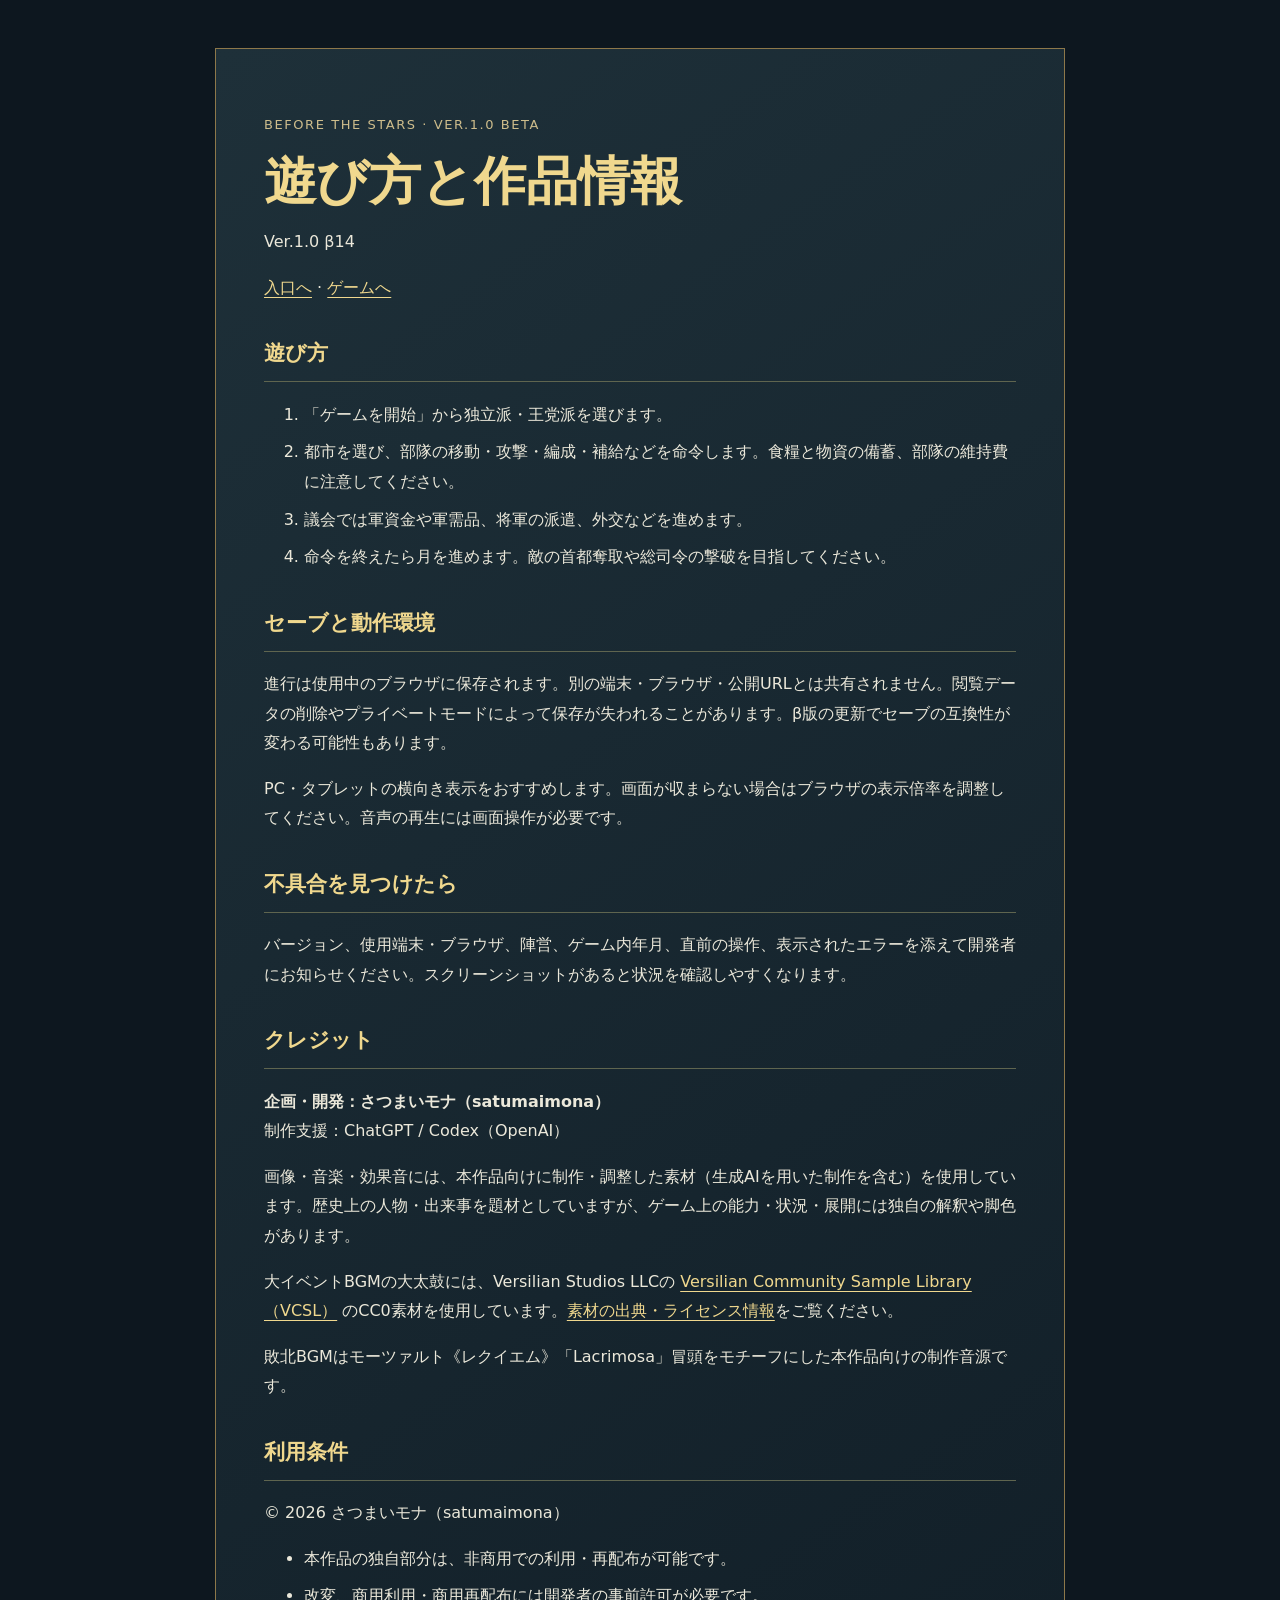
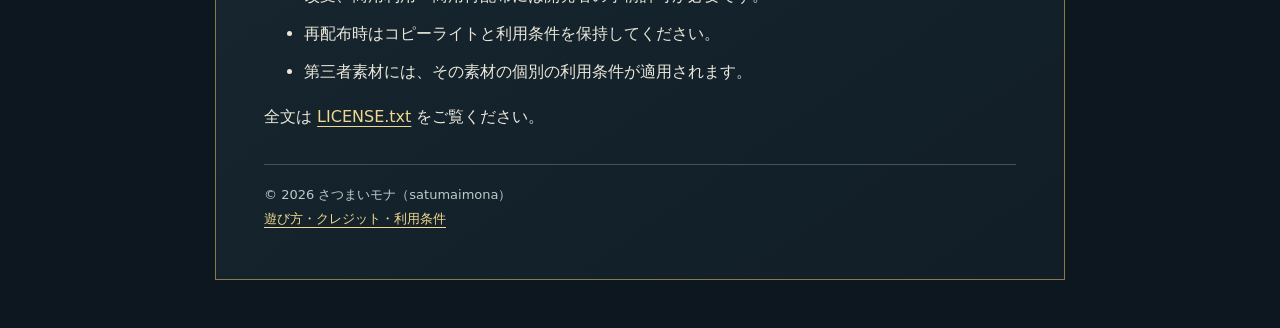
==== about.html @ e5311f4d "Publish beta14 labels, changelog, and validation report" ====
<!doctype html>
<html lang="ja"><head><meta charset="utf-8"><meta name="viewport" content="width=device-width,initial-scale=1"><meta name="theme-color" content="#0d171f"><title>遊び方・クレジット・利用条件 — BEFORE THE STARS</title><style>:root{color-scheme:dark;font-family:"Yu Gothic",Meiryo,system-ui,sans-serif}*{box-sizing:border-box}body{margin:0;background:#0d171f;color:#ebe8da;line-height:1.85}main{width:min(850px,calc(100% - 32px));margin:48px auto;padding:clamp(22px,5vw,48px);border:1px solid #8d784a;background:linear-gradient(145deg,#1e3039,#111e27)}h1{font-family:Georgia,serif;line-height:1.12;font-size:clamp(30px,7vw,52px);color:#f0d88e;margin:0 0 16px}h2{font-size:21px;color:#f0d88e;border-bottom:1px solid #5f654f;padding-bottom:8px;margin-top:32px}.eyebrow{letter-spacing:.12em;font-size:13px;color:#cebd8c}p{margin:16px 0}a{color:#f0d88e;text-underline-offset:4px}a:focus-visible{outline:3px solid #a9d7ef;outline-offset:4px}.actions{display:flex;flex-wrap:wrap;gap:12px;margin:28px 0}.button{display:inline-block;padding:12px 24px;border:1px solid #bfa269;text-decoration:none;background:#294653;color:#fff8dd;font-weight:700}.button:hover{background:#365a68}.muted,footer{color:#bdc9c9;font-size:13px}footer{border-top:1px solid #46534f;padding-top:18px;margin-top:32px}li{margin:8px 0}@media(max-width:600px){main{margin:16px auto}.actions a{width:100%;text-align:center}}</style></head><body><main><p class="eyebrow">BEFORE THE STARS · VER.1.0 BETA</p><h1>遊び方と作品情報</h1><p>Ver.1.0 β14</p><p><a href="index.html">入口へ</a> · <a href="runtime/game.html">ゲームへ</a></p>
<h2>遊び方</h2><ol><li>「ゲームを開始」から独立派・王党派を選びます。</li><li>都市を選び、部隊の移動・攻撃・編成・補給などを命令します。食糧と物資の備蓄、部隊の維持費に注意してください。</li><li>議会では軍資金や軍需品、将軍の派遣、外交などを進めます。</li><li>命令を終えたら月を進めます。敵の首都奪取や総司令の撃破を目指してください。</li></ol>
<h2>セーブと動作環境</h2><p>進行は使用中のブラウザに保存されます。別の端末・ブラウザ・公開URLとは共有されません。閲覧データの削除やプライベートモードによって保存が失われることがあります。β版の更新でセーブの互換性が変わる可能性もあります。</p><p>PC・タブレットの横向き表示をおすすめします。画面が収まらない場合はブラウザの表示倍率を調整してください。音声の再生には画面操作が必要です。</p>
<h2>不具合を見つけたら</h2><p>バージョン、使用端末・ブラウザ、陣営、ゲーム内年月、直前の操作、表示されたエラーを添えて開発者にお知らせください。スクリーンショットがあると状況を確認しやすくなります。</p>
<h2>クレジット</h2><p><strong>企画・開発：さつまいモナ（satumaimona）</strong><br>制作支援：ChatGPT / Codex（OpenAI）</p><p>画像・音楽・効果音には、本作品向けに制作・調整した素材（生成AIを用いた制作を含む）を使用しています。歴史上の人物・出来事を題材としていますが、ゲーム上の能力・状況・展開には独自の解釈や脚色があります。</p><p>大イベントBGMの大太鼓には、Versilian Studios LLCの <a href="https://versilian-studios.com/vcsl/" rel="noopener" target="_blank">Versilian Community Sample Library（VCSL）</a> のCC0素材を使用しています。<a href="licenses/VCSL_CC0.txt">素材の出典・ライセンス情報</a>をご覧ください。</p><p>敗北BGMはモーツァルト《レクイエム》「Lacrimosa」冒頭をモチーフにした本作品向けの制作音源です。</p>
<h2>利用条件</h2><p>© 2026 さつまいモナ（satumaimona）</p><ul><li>本作品の独自部分は、非商用での利用・再配布が可能です。</li><li>改変、商用利用・商用再配布には開発者の事前許可が必要です。</li><li>再配布時はコピーライトと利用条件を保持してください。</li><li>第三者素材には、その素材の個別の利用条件が適用されます。</li></ul><p>全文は <a href="LICENSE.txt">LICENSE.txt</a> をご覧ください。</p><footer>© 2026 さつまいモナ（satumaimona）<br><a href="about.html">遊び方・クレジット・利用条件</a></footer></main></body></html>
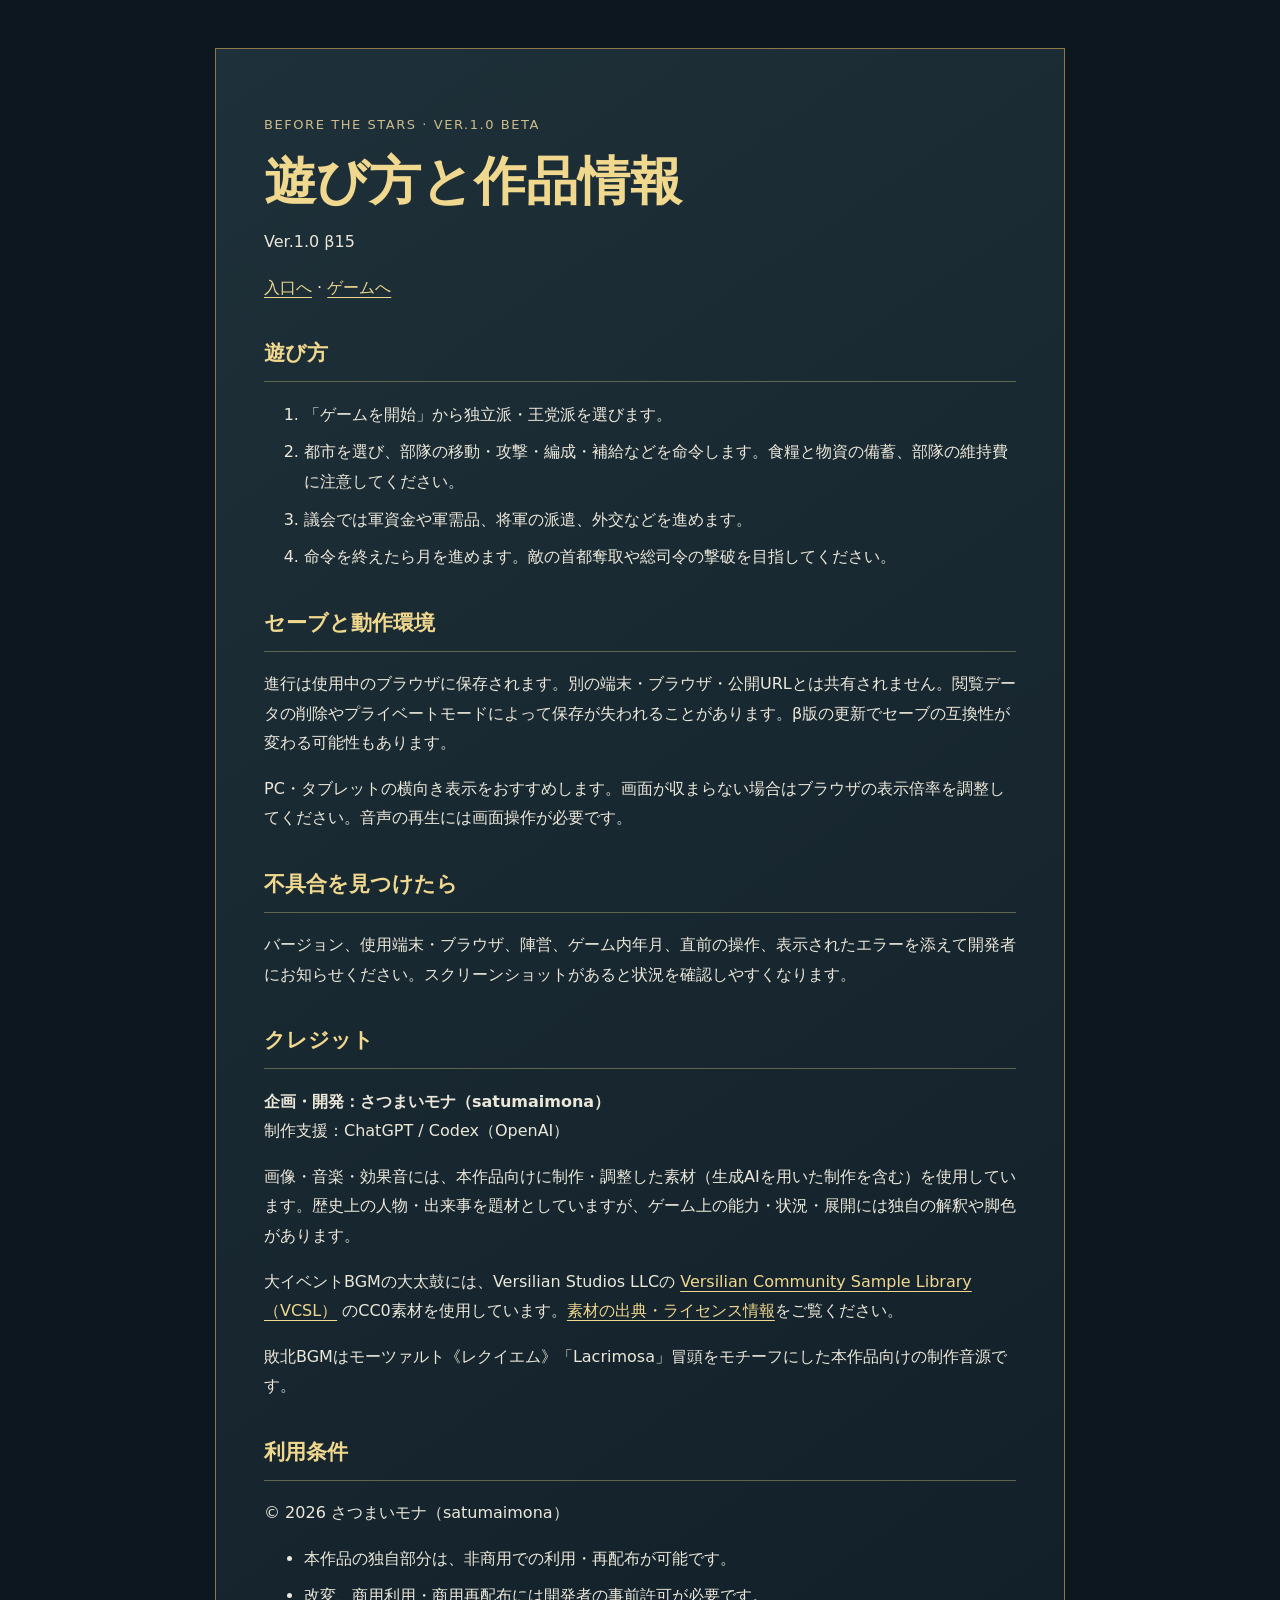
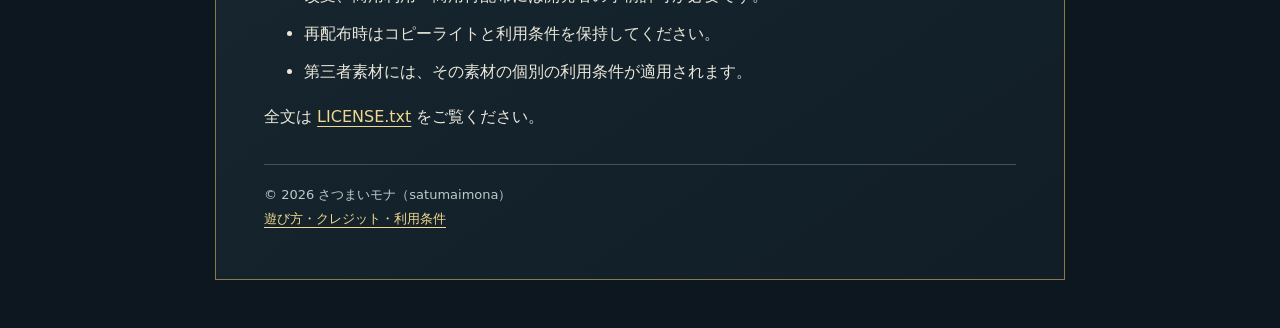
==== commit 4838fafc: "Prepare beta15 political reference release and history" ====
--- a/about.html
+++ b/about.html
@@ -1,5 +1,5 @@
 <!doctype html>
-<html lang="ja"><head><meta charset="utf-8"><meta name="viewport" content="width=device-width,initial-scale=1"><meta name="theme-color" content="#0d171f"><title>遊び方・クレジット・利用条件 — BEFORE THE STARS</title><style>:root{color-scheme:dark;font-family:"Yu Gothic",Meiryo,system-ui,sans-serif}*{box-sizing:border-box}body{margin:0;background:#0d171f;color:#ebe8da;line-height:1.85}main{width:min(850px,calc(100% - 32px));margin:48px auto;padding:clamp(22px,5vw,48px);border:1px solid #8d784a;background:linear-gradient(145deg,#1e3039,#111e27)}h1{font-family:Georgia,serif;line-height:1.12;font-size:clamp(30px,7vw,52px);color:#f0d88e;margin:0 0 16px}h2{font-size:21px;color:#f0d88e;border-bottom:1px solid #5f654f;padding-bottom:8px;margin-top:32px}.eyebrow{letter-spacing:.12em;font-size:13px;color:#cebd8c}p{margin:16px 0}a{color:#f0d88e;text-underline-offset:4px}a:focus-visible{outline:3px solid #a9d7ef;outline-offset:4px}.actions{display:flex;flex-wrap:wrap;gap:12px;margin:28px 0}.button{display:inline-block;padding:12px 24px;border:1px solid #bfa269;text-decoration:none;background:#294653;color:#fff8dd;font-weight:700}.button:hover{background:#365a68}.muted,footer{color:#bdc9c9;font-size:13px}footer{border-top:1px solid #46534f;padding-top:18px;margin-top:32px}li{margin:8px 0}@media(max-width:600px){main{margin:16px auto}.actions a{width:100%;text-align:center}}</style></head><body><main><p class="eyebrow">BEFORE THE STARS · VER.1.0 BETA</p><h1>遊び方と作品情報</h1><p>Ver.1.0 β14</p><p><a href="index.html">入口へ</a> · <a href="runtime/game.html">ゲームへ</a></p>
+<html lang="ja"><head><meta charset="utf-8"><meta name="viewport" content="width=device-width,initial-scale=1"><meta name="theme-color" content="#0d171f"><title>遊び方・クレジット・利用条件 — BEFORE THE STARS</title><style>:root{color-scheme:dark;font-family:"Yu Gothic",Meiryo,system-ui,sans-serif}*{box-sizing:border-box}body{margin:0;background:#0d171f;color:#ebe8da;line-height:1.85}main{width:min(850px,calc(100% - 32px));margin:48px auto;padding:clamp(22px,5vw,48px);border:1px solid #8d784a;background:linear-gradient(145deg,#1e3039,#111e27)}h1{font-family:Georgia,serif;line-height:1.12;font-size:clamp(30px,7vw,52px);color:#f0d88e;margin:0 0 16px}h2{font-size:21px;color:#f0d88e;border-bottom:1px solid #5f654f;padding-bottom:8px;margin-top:32px}.eyebrow{letter-spacing:.12em;font-size:13px;color:#cebd8c}p{margin:16px 0}a{color:#f0d88e;text-underline-offset:4px}a:focus-visible{outline:3px solid #a9d7ef;outline-offset:4px}.actions{display:flex;flex-wrap:wrap;gap:12px;margin:28px 0}.button{display:inline-block;padding:12px 24px;border:1px solid #bfa269;text-decoration:none;background:#294653;color:#fff8dd;font-weight:700}.button:hover{background:#365a68}.muted,footer{color:#bdc9c9;font-size:13px}footer{border-top:1px solid #46534f;padding-top:18px;margin-top:32px}li{margin:8px 0}@media(max-width:600px){main{margin:16px auto}.actions a{width:100%;text-align:center}}</style></head><body><main><p class="eyebrow">BEFORE THE STARS · VER.1.0 BETA</p><h1>遊び方と作品情報</h1><p>Ver.1.0 β15</p><p><a href="index.html">入口へ</a> · <a href="runtime/game.html">ゲームへ</a></p>
 <h2>遊び方</h2><ol><li>「ゲームを開始」から独立派・王党派を選びます。</li><li>都市を選び、部隊の移動・攻撃・編成・補給などを命令します。食糧と物資の備蓄、部隊の維持費に注意してください。</li><li>議会では軍資金や軍需品、将軍の派遣、外交などを進めます。</li><li>命令を終えたら月を進めます。敵の首都奪取や総司令の撃破を目指してください。</li></ol>
 <h2>セーブと動作環境</h2><p>進行は使用中のブラウザに保存されます。別の端末・ブラウザ・公開URLとは共有されません。閲覧データの削除やプライベートモードによって保存が失われることがあります。β版の更新でセーブの互換性が変わる可能性もあります。</p><p>PC・タブレットの横向き表示をおすすめします。画面が収まらない場合はブラウザの表示倍率を調整してください。音声の再生には画面操作が必要です。</p>
 <h2>不具合を見つけたら</h2><p>バージョン、使用端末・ブラウザ、陣営、ゲーム内年月、直前の操作、表示されたエラーを添えて開発者にお知らせください。スクリーンショットがあると状況を確認しやすくなります。</p>
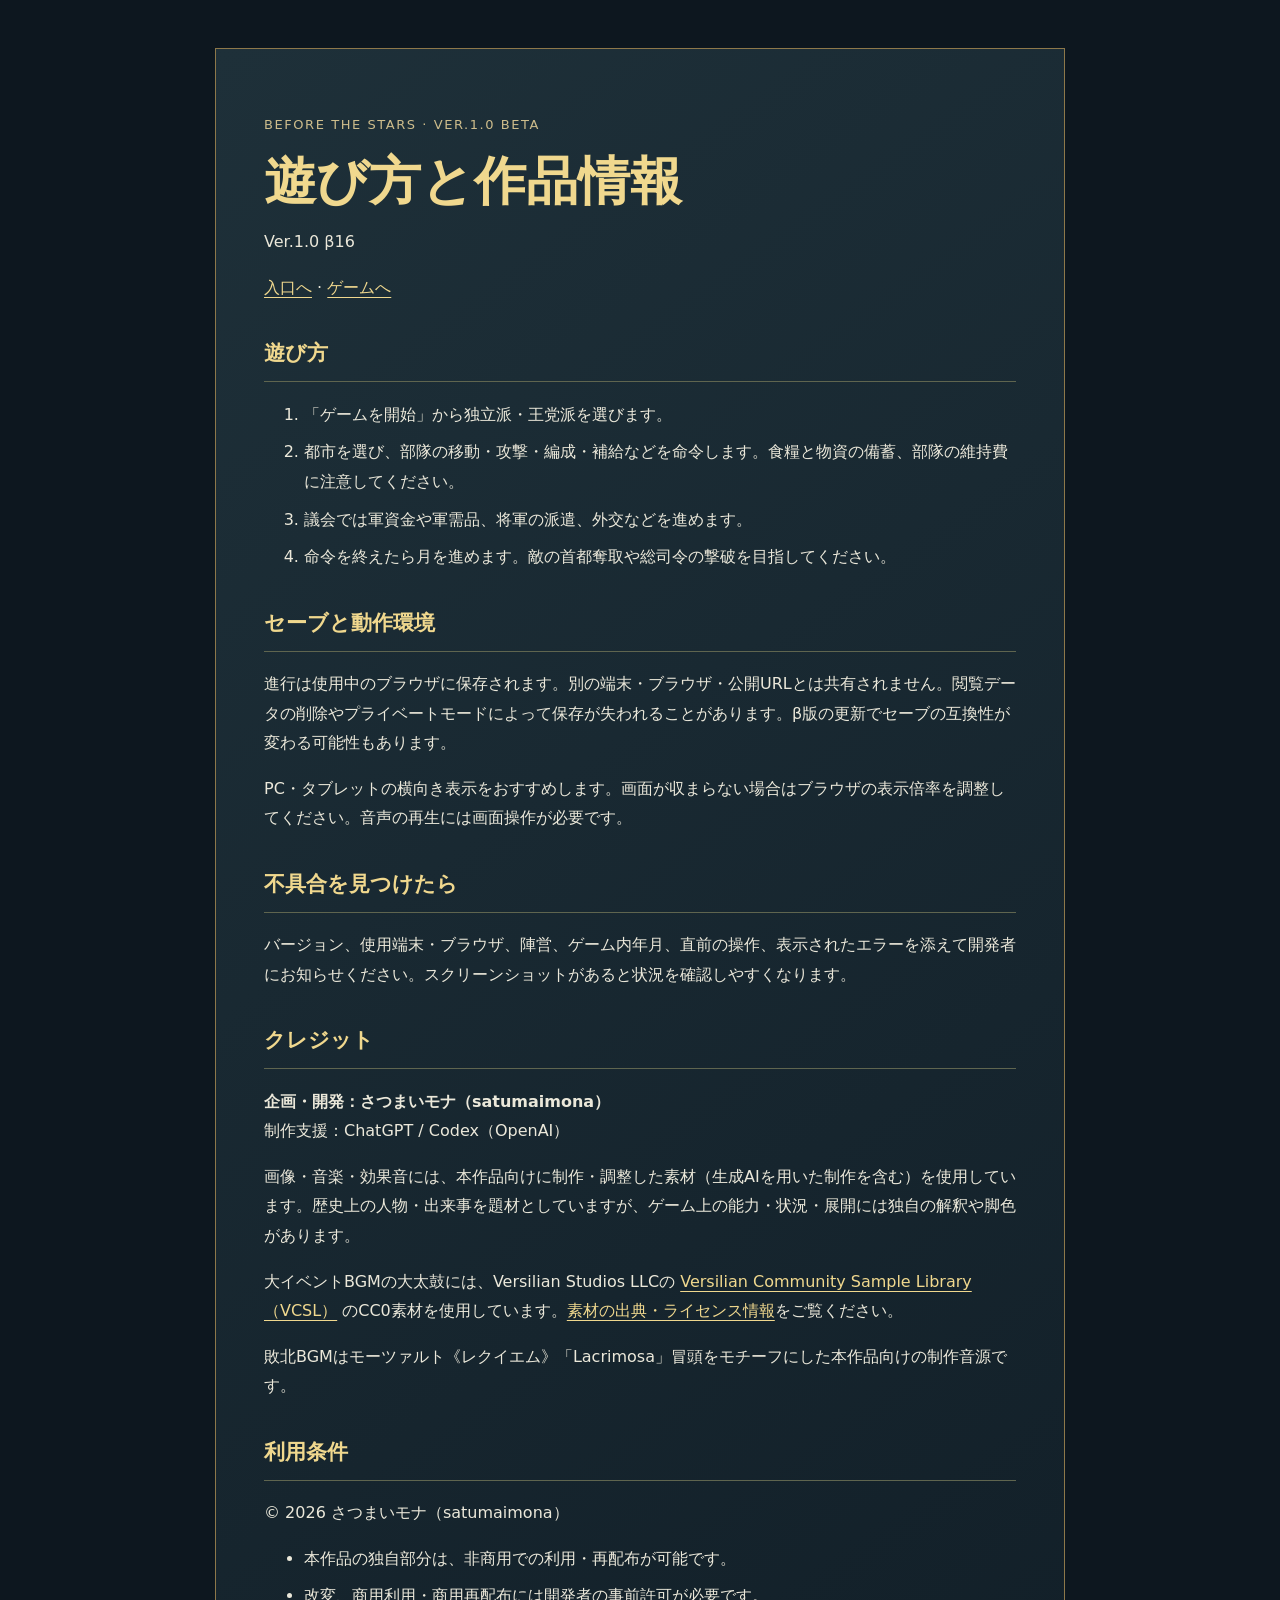
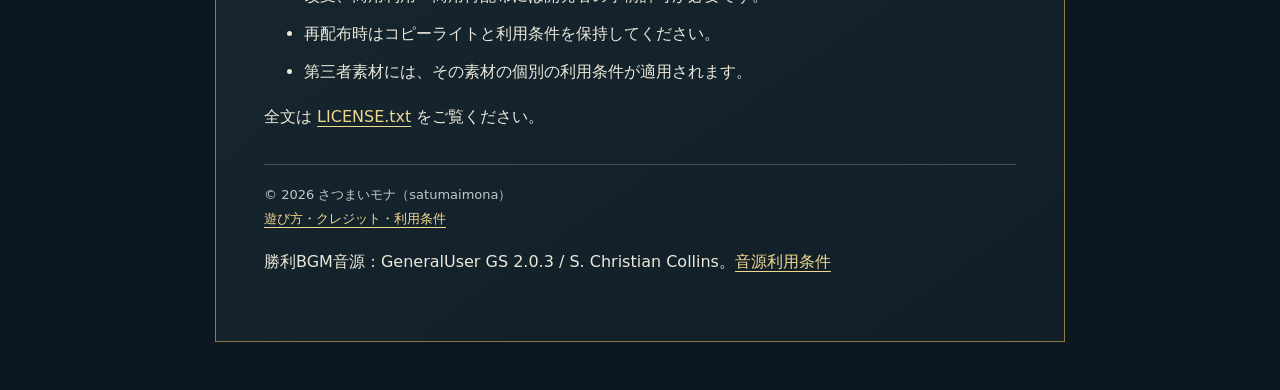
==== commit 5443696c: "Prepare beta16 release history and entry pages" ====
--- a/about.html
+++ b/about.html
@@ -1,7 +1,7 @@
 <!doctype html>
-<html lang="ja"><head><meta charset="utf-8"><meta name="viewport" content="width=device-width,initial-scale=1"><meta name="theme-color" content="#0d171f"><title>遊び方・クレジット・利用条件 — BEFORE THE STARS</title><style>:root{color-scheme:dark;font-family:"Yu Gothic",Meiryo,system-ui,sans-serif}*{box-sizing:border-box}body{margin:0;background:#0d171f;color:#ebe8da;line-height:1.85}main{width:min(850px,calc(100% - 32px));margin:48px auto;padding:clamp(22px,5vw,48px);border:1px solid #8d784a;background:linear-gradient(145deg,#1e3039,#111e27)}h1{font-family:Georgia,serif;line-height:1.12;font-size:clamp(30px,7vw,52px);color:#f0d88e;margin:0 0 16px}h2{font-size:21px;color:#f0d88e;border-bottom:1px solid #5f654f;padding-bottom:8px;margin-top:32px}.eyebrow{letter-spacing:.12em;font-size:13px;color:#cebd8c}p{margin:16px 0}a{color:#f0d88e;text-underline-offset:4px}a:focus-visible{outline:3px solid #a9d7ef;outline-offset:4px}.actions{display:flex;flex-wrap:wrap;gap:12px;margin:28px 0}.button{display:inline-block;padding:12px 24px;border:1px solid #bfa269;text-decoration:none;background:#294653;color:#fff8dd;font-weight:700}.button:hover{background:#365a68}.muted,footer{color:#bdc9c9;font-size:13px}footer{border-top:1px solid #46534f;padding-top:18px;margin-top:32px}li{margin:8px 0}@media(max-width:600px){main{margin:16px auto}.actions a{width:100%;text-align:center}}</style></head><body><main><p class="eyebrow">BEFORE THE STARS · VER.1.0 BETA</p><h1>遊び方と作品情報</h1><p>Ver.1.0 β15</p><p><a href="index.html">入口へ</a> · <a href="runtime/game.html">ゲームへ</a></p>
+<html lang="ja"><head><meta charset="utf-8"><meta name="viewport" content="width=device-width,initial-scale=1"><meta name="theme-color" content="#0d171f"><title>遊び方・クレジット・利用条件 — BEFORE THE STARS</title><style>:root{color-scheme:dark;font-family:"Yu Gothic",Meiryo,system-ui,sans-serif}*{box-sizing:border-box}body{margin:0;background:#0d171f;color:#ebe8da;line-height:1.85}main{width:min(850px,calc(100% - 32px));margin:48px auto;padding:clamp(22px,5vw,48px);border:1px solid #8d784a;background:linear-gradient(145deg,#1e3039,#111e27)}h1{font-family:Georgia,serif;line-height:1.12;font-size:clamp(30px,7vw,52px);color:#f0d88e;margin:0 0 16px}h2{font-size:21px;color:#f0d88e;border-bottom:1px solid #5f654f;padding-bottom:8px;margin-top:32px}.eyebrow{letter-spacing:.12em;font-size:13px;color:#cebd8c}p{margin:16px 0}a{color:#f0d88e;text-underline-offset:4px}a:focus-visible{outline:3px solid #a9d7ef;outline-offset:4px}.actions{display:flex;flex-wrap:wrap;gap:12px;margin:28px 0}.button{display:inline-block;padding:12px 24px;border:1px solid #bfa269;text-decoration:none;background:#294653;color:#fff8dd;font-weight:700}.button:hover{background:#365a68}.muted,footer{color:#bdc9c9;font-size:13px}footer{border-top:1px solid #46534f;padding-top:18px;margin-top:32px}li{margin:8px 0}@media(max-width:600px){main{margin:16px auto}.actions a{width:100%;text-align:center}}</style></head><body><main><p class="eyebrow">BEFORE THE STARS · VER.1.0 BETA</p><h1>遊び方と作品情報</h1><p>Ver.1.0 β16</p><p><a href="index.html">入口へ</a> · <a href="runtime/game.html">ゲームへ</a></p>
 <h2>遊び方</h2><ol><li>「ゲームを開始」から独立派・王党派を選びます。</li><li>都市を選び、部隊の移動・攻撃・編成・補給などを命令します。食糧と物資の備蓄、部隊の維持費に注意してください。</li><li>議会では軍資金や軍需品、将軍の派遣、外交などを進めます。</li><li>命令を終えたら月を進めます。敵の首都奪取や総司令の撃破を目指してください。</li></ol>
 <h2>セーブと動作環境</h2><p>進行は使用中のブラウザに保存されます。別の端末・ブラウザ・公開URLとは共有されません。閲覧データの削除やプライベートモードによって保存が失われることがあります。β版の更新でセーブの互換性が変わる可能性もあります。</p><p>PC・タブレットの横向き表示をおすすめします。画面が収まらない場合はブラウザの表示倍率を調整してください。音声の再生には画面操作が必要です。</p>
 <h2>不具合を見つけたら</h2><p>バージョン、使用端末・ブラウザ、陣営、ゲーム内年月、直前の操作、表示されたエラーを添えて開発者にお知らせください。スクリーンショットがあると状況を確認しやすくなります。</p>
 <h2>クレジット</h2><p><strong>企画・開発：さつまいモナ（satumaimona）</strong><br>制作支援：ChatGPT / Codex（OpenAI）</p><p>画像・音楽・効果音には、本作品向けに制作・調整した素材（生成AIを用いた制作を含む）を使用しています。歴史上の人物・出来事を題材としていますが、ゲーム上の能力・状況・展開には独自の解釈や脚色があります。</p><p>大イベントBGMの大太鼓には、Versilian Studios LLCの <a href="https://versilian-studios.com/vcsl/" rel="noopener" target="_blank">Versilian Community Sample Library（VCSL）</a> のCC0素材を使用しています。<a href="licenses/VCSL_CC0.txt">素材の出典・ライセンス情報</a>をご覧ください。</p><p>敗北BGMはモーツァルト《レクイエム》「Lacrimosa」冒頭をモチーフにした本作品向けの制作音源です。</p>
-<h2>利用条件</h2><p>© 2026 さつまいモナ（satumaimona）</p><ul><li>本作品の独自部分は、非商用での利用・再配布が可能です。</li><li>改変、商用利用・商用再配布には開発者の事前許可が必要です。</li><li>再配布時はコピーライトと利用条件を保持してください。</li><li>第三者素材には、その素材の個別の利用条件が適用されます。</li></ul><p>全文は <a href="LICENSE.txt">LICENSE.txt</a> をご覧ください。</p><footer>© 2026 さつまいモナ（satumaimona）<br><a href="about.html">遊び方・クレジット・利用条件</a></footer></main></body></html>
+<h2>利用条件</h2><p>© 2026 さつまいモナ（satumaimona）</p><ul><li>本作品の独自部分は、非商用での利用・再配布が可能です。</li><li>改変、商用利用・商用再配布には開発者の事前許可が必要です。</li><li>再配布時はコピーライトと利用条件を保持してください。</li><li>第三者素材には、その素材の個別の利用条件が適用されます。</li></ul><p>全文は <a href="LICENSE.txt">LICENSE.txt</a> をご覧ください。</p><footer>© 2026 さつまいモナ（satumaimona）<br><a href="about.html">遊び方・クレジット・利用条件</a></footer><p>勝利BGM音源：GeneralUser GS 2.0.3 / S. Christian Collins。<a href="licenses/GeneralUser_GS.txt">音源利用条件</a></p></main></body></html>
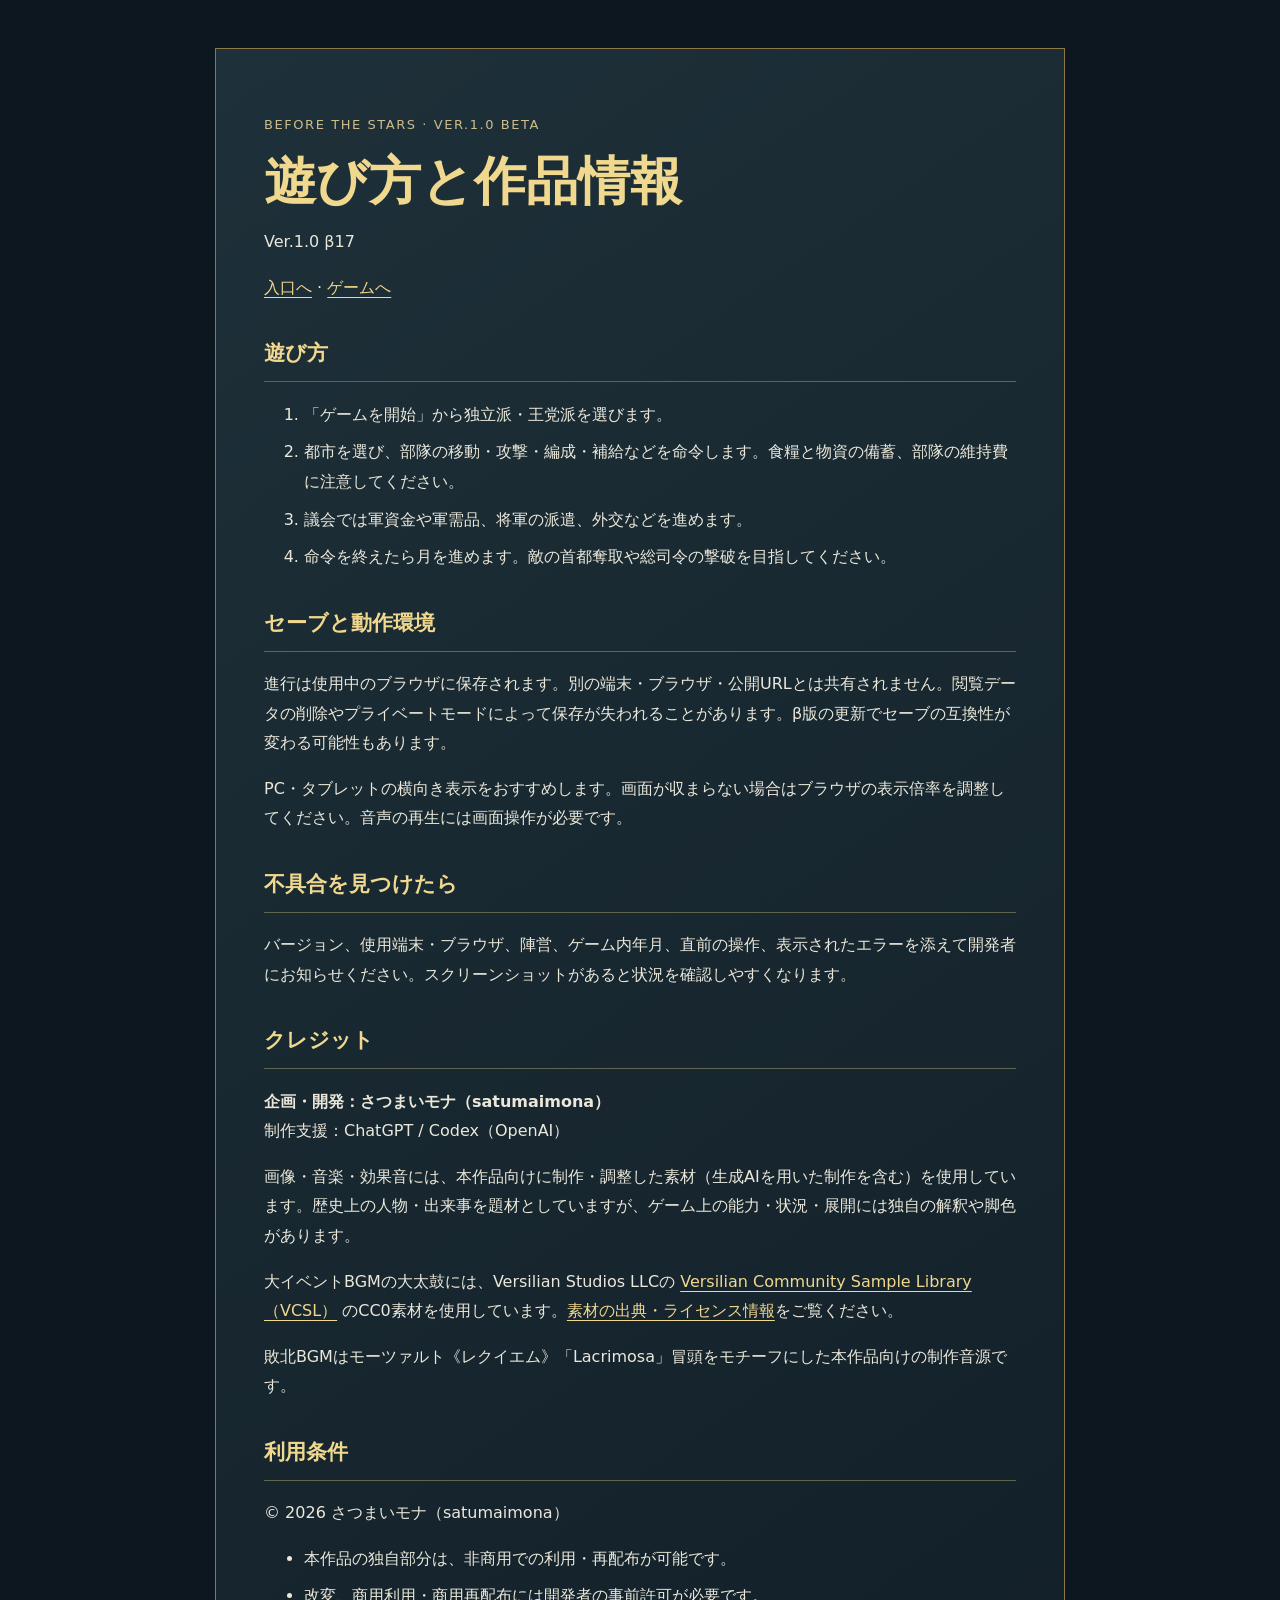
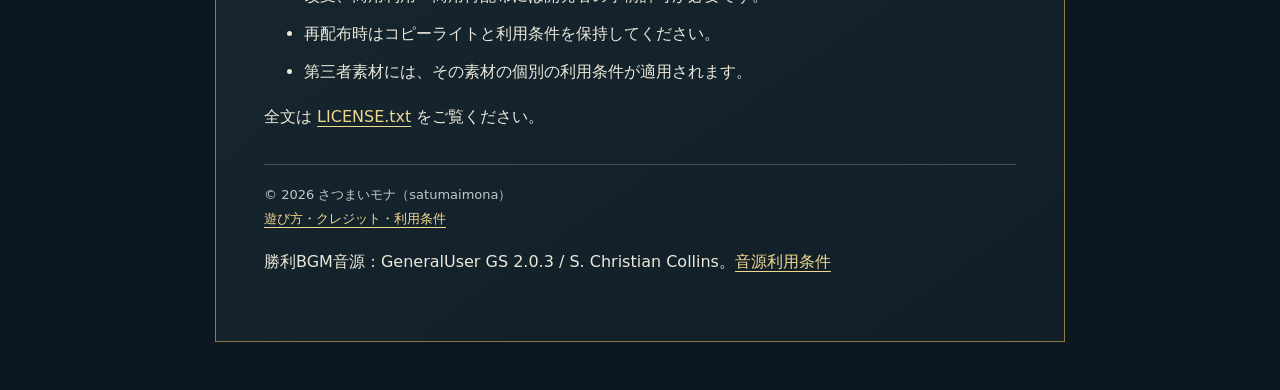
==== commit ab4f4665: "Prepare beta17 public version and release notes" ====
--- a/about.html
+++ b/about.html
@@ -1,5 +1,5 @@
 <!doctype html>
-<html lang="ja"><head><meta charset="utf-8"><meta name="viewport" content="width=device-width,initial-scale=1"><meta name="theme-color" content="#0d171f"><title>遊び方・クレジット・利用条件 — BEFORE THE STARS</title><style>:root{color-scheme:dark;font-family:"Yu Gothic",Meiryo,system-ui,sans-serif}*{box-sizing:border-box}body{margin:0;background:#0d171f;color:#ebe8da;line-height:1.85}main{width:min(850px,calc(100% - 32px));margin:48px auto;padding:clamp(22px,5vw,48px);border:1px solid #8d784a;background:linear-gradient(145deg,#1e3039,#111e27)}h1{font-family:Georgia,serif;line-height:1.12;font-size:clamp(30px,7vw,52px);color:#f0d88e;margin:0 0 16px}h2{font-size:21px;color:#f0d88e;border-bottom:1px solid #5f654f;padding-bottom:8px;margin-top:32px}.eyebrow{letter-spacing:.12em;font-size:13px;color:#cebd8c}p{margin:16px 0}a{color:#f0d88e;text-underline-offset:4px}a:focus-visible{outline:3px solid #a9d7ef;outline-offset:4px}.actions{display:flex;flex-wrap:wrap;gap:12px;margin:28px 0}.button{display:inline-block;padding:12px 24px;border:1px solid #bfa269;text-decoration:none;background:#294653;color:#fff8dd;font-weight:700}.button:hover{background:#365a68}.muted,footer{color:#bdc9c9;font-size:13px}footer{border-top:1px solid #46534f;padding-top:18px;margin-top:32px}li{margin:8px 0}@media(max-width:600px){main{margin:16px auto}.actions a{width:100%;text-align:center}}</style></head><body><main><p class="eyebrow">BEFORE THE STARS · VER.1.0 BETA</p><h1>遊び方と作品情報</h1><p>Ver.1.0 β16</p><p><a href="index.html">入口へ</a> · <a href="runtime/game.html">ゲームへ</a></p>
+<html lang="ja"><head><meta charset="utf-8"><meta name="viewport" content="width=device-width,initial-scale=1"><meta name="theme-color" content="#0d171f"><title>遊び方・クレジット・利用条件 — BEFORE THE STARS</title><style>:root{color-scheme:dark;font-family:"Yu Gothic",Meiryo,system-ui,sans-serif}*{box-sizing:border-box}body{margin:0;background:#0d171f;color:#ebe8da;line-height:1.85}main{width:min(850px,calc(100% - 32px));margin:48px auto;padding:clamp(22px,5vw,48px);border:1px solid #8d784a;background:linear-gradient(145deg,#1e3039,#111e27)}h1{font-family:Georgia,serif;line-height:1.12;font-size:clamp(30px,7vw,52px);color:#f0d88e;margin:0 0 16px}h2{font-size:21px;color:#f0d88e;border-bottom:1px solid #5f654f;padding-bottom:8px;margin-top:32px}.eyebrow{letter-spacing:.12em;font-size:13px;color:#cebd8c}p{margin:16px 0}a{color:#f0d88e;text-underline-offset:4px}a:focus-visible{outline:3px solid #a9d7ef;outline-offset:4px}.actions{display:flex;flex-wrap:wrap;gap:12px;margin:28px 0}.button{display:inline-block;padding:12px 24px;border:1px solid #bfa269;text-decoration:none;background:#294653;color:#fff8dd;font-weight:700}.button:hover{background:#365a68}.muted,footer{color:#bdc9c9;font-size:13px}footer{border-top:1px solid #46534f;padding-top:18px;margin-top:32px}li{margin:8px 0}@media(max-width:600px){main{margin:16px auto}.actions a{width:100%;text-align:center}}</style></head><body><main><p class="eyebrow">BEFORE THE STARS · VER.1.0 BETA</p><h1>遊び方と作品情報</h1><p>Ver.1.0 β17</p><p><a href="index.html">入口へ</a> · <a href="runtime/game.html">ゲームへ</a></p>
 <h2>遊び方</h2><ol><li>「ゲームを開始」から独立派・王党派を選びます。</li><li>都市を選び、部隊の移動・攻撃・編成・補給などを命令します。食糧と物資の備蓄、部隊の維持費に注意してください。</li><li>議会では軍資金や軍需品、将軍の派遣、外交などを進めます。</li><li>命令を終えたら月を進めます。敵の首都奪取や総司令の撃破を目指してください。</li></ol>
 <h2>セーブと動作環境</h2><p>進行は使用中のブラウザに保存されます。別の端末・ブラウザ・公開URLとは共有されません。閲覧データの削除やプライベートモードによって保存が失われることがあります。β版の更新でセーブの互換性が変わる可能性もあります。</p><p>PC・タブレットの横向き表示をおすすめします。画面が収まらない場合はブラウザの表示倍率を調整してください。音声の再生には画面操作が必要です。</p>
 <h2>不具合を見つけたら</h2><p>バージョン、使用端末・ブラウザ、陣営、ゲーム内年月、直前の操作、表示されたエラーを添えて開発者にお知らせください。スクリーンショットがあると状況を確認しやすくなります。</p>
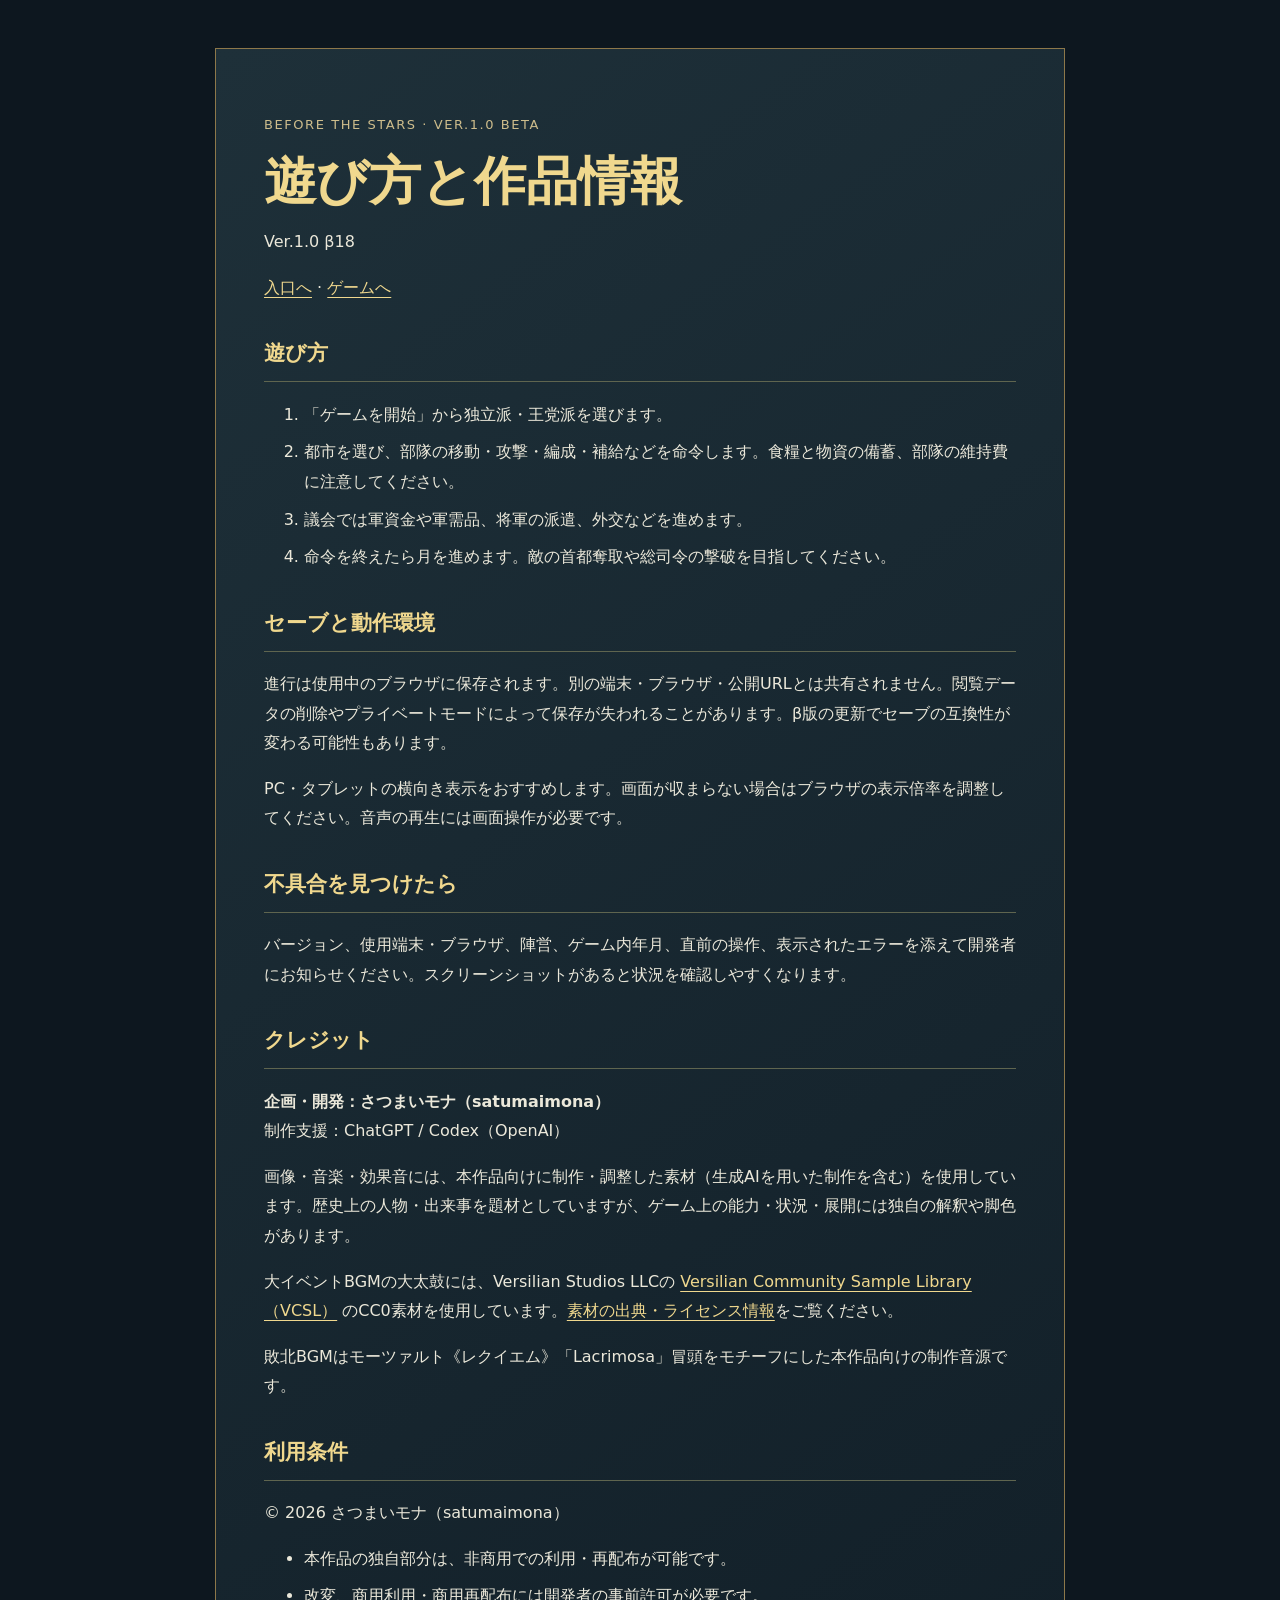
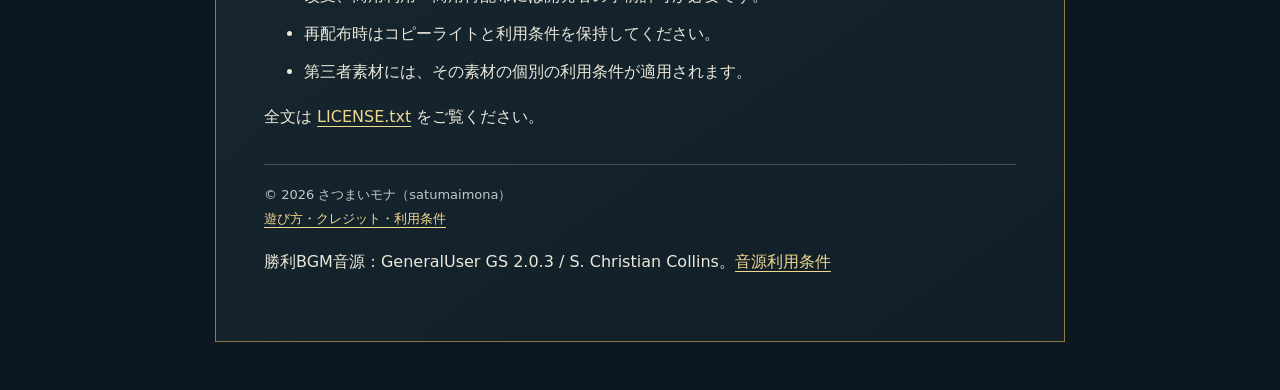
==== commit 8c049efb: "Prepare beta18 release notes and public version" ====
--- a/about.html
+++ b/about.html
@@ -1,5 +1,5 @@
 <!doctype html>
-<html lang="ja"><head><meta charset="utf-8"><meta name="viewport" content="width=device-width,initial-scale=1"><meta name="theme-color" content="#0d171f"><title>遊び方・クレジット・利用条件 — BEFORE THE STARS</title><style>:root{color-scheme:dark;font-family:"Yu Gothic",Meiryo,system-ui,sans-serif}*{box-sizing:border-box}body{margin:0;background:#0d171f;color:#ebe8da;line-height:1.85}main{width:min(850px,calc(100% - 32px));margin:48px auto;padding:clamp(22px,5vw,48px);border:1px solid #8d784a;background:linear-gradient(145deg,#1e3039,#111e27)}h1{font-family:Georgia,serif;line-height:1.12;font-size:clamp(30px,7vw,52px);color:#f0d88e;margin:0 0 16px}h2{font-size:21px;color:#f0d88e;border-bottom:1px solid #5f654f;padding-bottom:8px;margin-top:32px}.eyebrow{letter-spacing:.12em;font-size:13px;color:#cebd8c}p{margin:16px 0}a{color:#f0d88e;text-underline-offset:4px}a:focus-visible{outline:3px solid #a9d7ef;outline-offset:4px}.actions{display:flex;flex-wrap:wrap;gap:12px;margin:28px 0}.button{display:inline-block;padding:12px 24px;border:1px solid #bfa269;text-decoration:none;background:#294653;color:#fff8dd;font-weight:700}.button:hover{background:#365a68}.muted,footer{color:#bdc9c9;font-size:13px}footer{border-top:1px solid #46534f;padding-top:18px;margin-top:32px}li{margin:8px 0}@media(max-width:600px){main{margin:16px auto}.actions a{width:100%;text-align:center}}</style></head><body><main><p class="eyebrow">BEFORE THE STARS · VER.1.0 BETA</p><h1>遊び方と作品情報</h1><p>Ver.1.0 β17</p><p><a href="index.html">入口へ</a> · <a href="runtime/game.html">ゲームへ</a></p>
+<html lang="ja"><head><meta charset="utf-8"><meta name="viewport" content="width=device-width,initial-scale=1"><meta name="theme-color" content="#0d171f"><title>遊び方・クレジット・利用条件 — BEFORE THE STARS</title><style>:root{color-scheme:dark;font-family:"Yu Gothic",Meiryo,system-ui,sans-serif}*{box-sizing:border-box}body{margin:0;background:#0d171f;color:#ebe8da;line-height:1.85}main{width:min(850px,calc(100% - 32px));margin:48px auto;padding:clamp(22px,5vw,48px);border:1px solid #8d784a;background:linear-gradient(145deg,#1e3039,#111e27)}h1{font-family:Georgia,serif;line-height:1.12;font-size:clamp(30px,7vw,52px);color:#f0d88e;margin:0 0 16px}h2{font-size:21px;color:#f0d88e;border-bottom:1px solid #5f654f;padding-bottom:8px;margin-top:32px}.eyebrow{letter-spacing:.12em;font-size:13px;color:#cebd8c}p{margin:16px 0}a{color:#f0d88e;text-underline-offset:4px}a:focus-visible{outline:3px solid #a9d7ef;outline-offset:4px}.actions{display:flex;flex-wrap:wrap;gap:12px;margin:28px 0}.button{display:inline-block;padding:12px 24px;border:1px solid #bfa269;text-decoration:none;background:#294653;color:#fff8dd;font-weight:700}.button:hover{background:#365a68}.muted,footer{color:#bdc9c9;font-size:13px}footer{border-top:1px solid #46534f;padding-top:18px;margin-top:32px}li{margin:8px 0}@media(max-width:600px){main{margin:16px auto}.actions a{width:100%;text-align:center}}</style></head><body><main><p class="eyebrow">BEFORE THE STARS · VER.1.0 BETA</p><h1>遊び方と作品情報</h1><p>Ver.1.0 β18</p><p><a href="index.html">入口へ</a> · <a href="runtime/game.html">ゲームへ</a></p>
 <h2>遊び方</h2><ol><li>「ゲームを開始」から独立派・王党派を選びます。</li><li>都市を選び、部隊の移動・攻撃・編成・補給などを命令します。食糧と物資の備蓄、部隊の維持費に注意してください。</li><li>議会では軍資金や軍需品、将軍の派遣、外交などを進めます。</li><li>命令を終えたら月を進めます。敵の首都奪取や総司令の撃破を目指してください。</li></ol>
 <h2>セーブと動作環境</h2><p>進行は使用中のブラウザに保存されます。別の端末・ブラウザ・公開URLとは共有されません。閲覧データの削除やプライベートモードによって保存が失われることがあります。β版の更新でセーブの互換性が変わる可能性もあります。</p><p>PC・タブレットの横向き表示をおすすめします。画面が収まらない場合はブラウザの表示倍率を調整してください。音声の再生には画面操作が必要です。</p>
 <h2>不具合を見つけたら</h2><p>バージョン、使用端末・ブラウザ、陣営、ゲーム内年月、直前の操作、表示されたエラーを添えて開発者にお知らせください。スクリーンショットがあると状況を確認しやすくなります。</p>
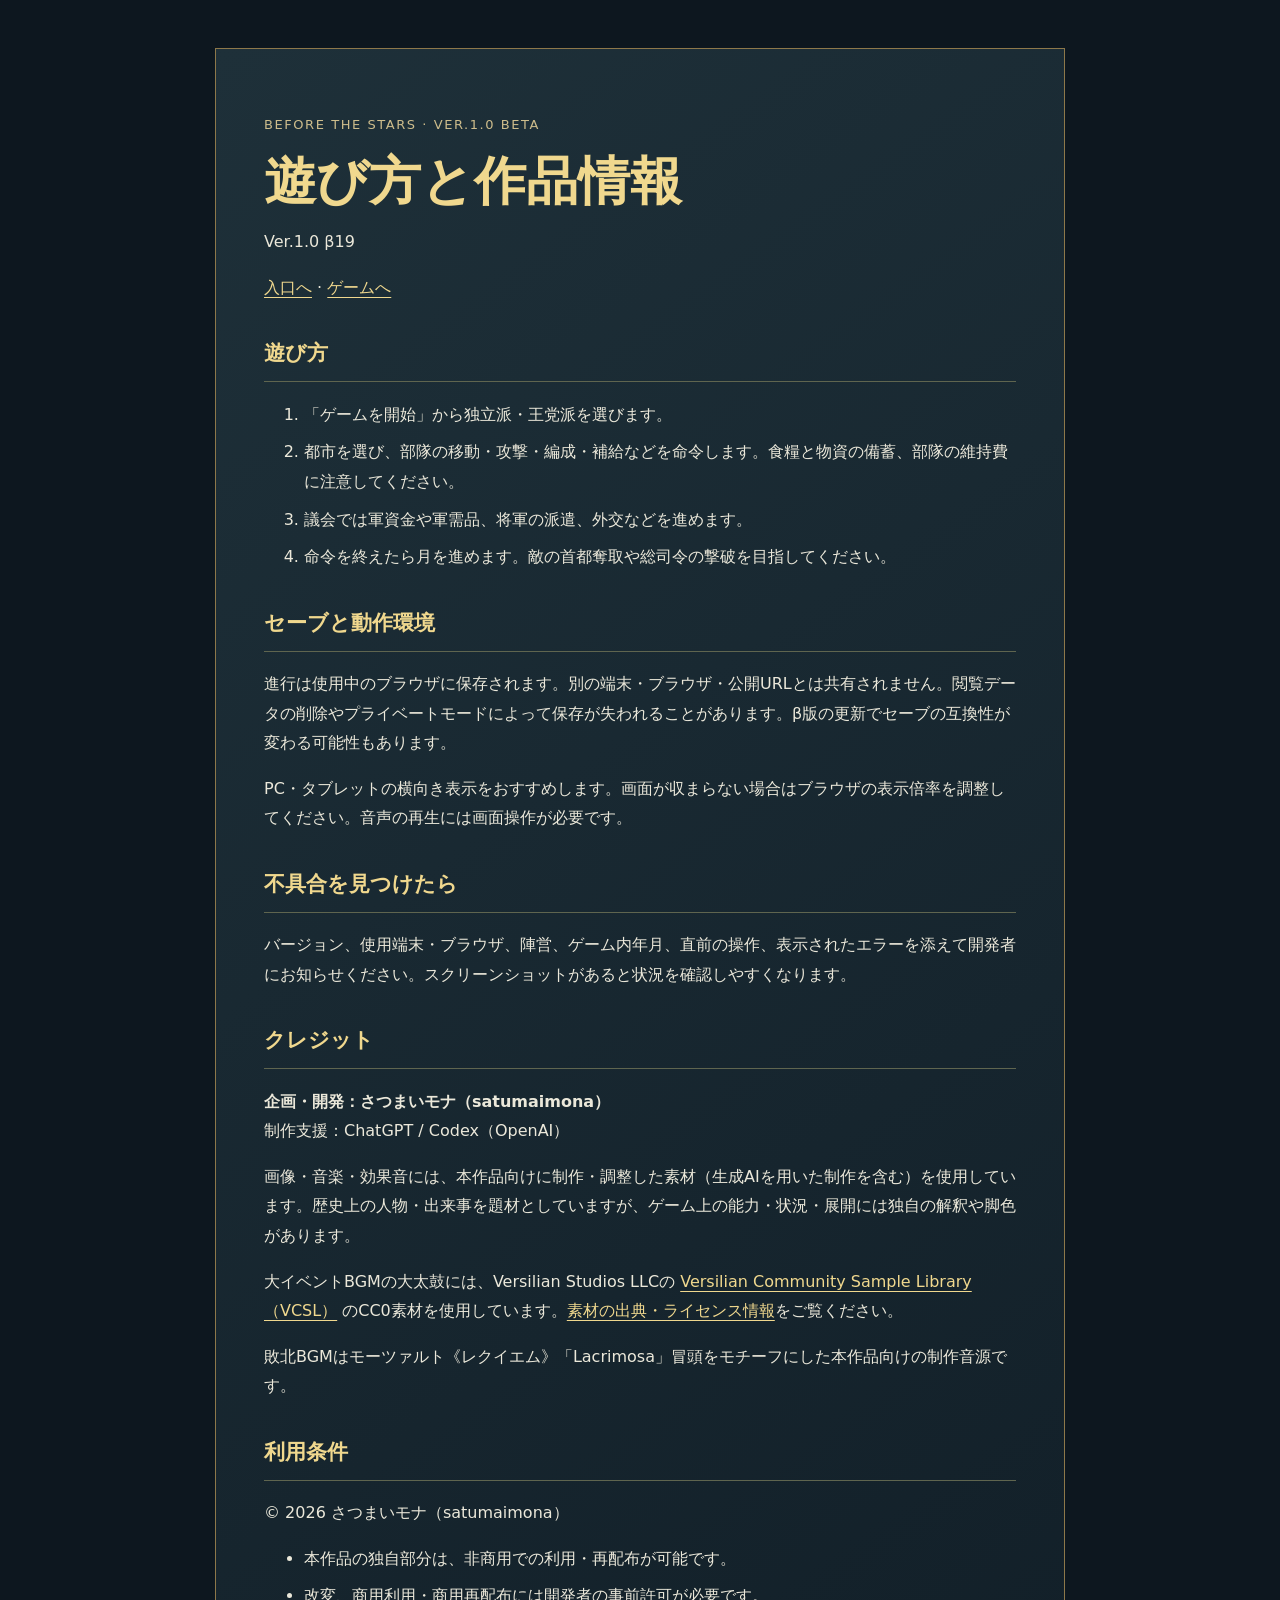
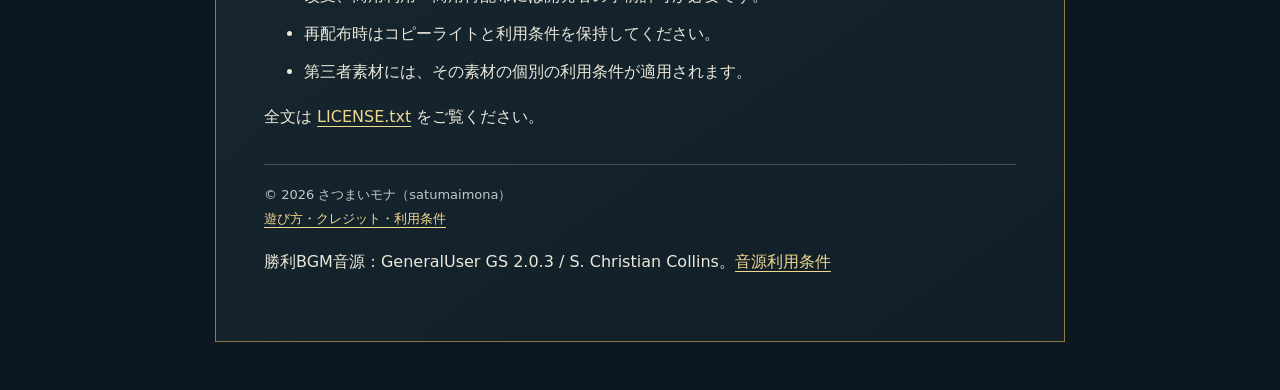
==== commit 8e03cf42: "Prepare beta19 release notes and public version" ====
--- a/about.html
+++ b/about.html
@@ -1,5 +1,5 @@
 <!doctype html>
-<html lang="ja"><head><meta charset="utf-8"><meta name="viewport" content="width=device-width,initial-scale=1"><meta name="theme-color" content="#0d171f"><title>遊び方・クレジット・利用条件 — BEFORE THE STARS</title><style>:root{color-scheme:dark;font-family:"Yu Gothic",Meiryo,system-ui,sans-serif}*{box-sizing:border-box}body{margin:0;background:#0d171f;color:#ebe8da;line-height:1.85}main{width:min(850px,calc(100% - 32px));margin:48px auto;padding:clamp(22px,5vw,48px);border:1px solid #8d784a;background:linear-gradient(145deg,#1e3039,#111e27)}h1{font-family:Georgia,serif;line-height:1.12;font-size:clamp(30px,7vw,52px);color:#f0d88e;margin:0 0 16px}h2{font-size:21px;color:#f0d88e;border-bottom:1px solid #5f654f;padding-bottom:8px;margin-top:32px}.eyebrow{letter-spacing:.12em;font-size:13px;color:#cebd8c}p{margin:16px 0}a{color:#f0d88e;text-underline-offset:4px}a:focus-visible{outline:3px solid #a9d7ef;outline-offset:4px}.actions{display:flex;flex-wrap:wrap;gap:12px;margin:28px 0}.button{display:inline-block;padding:12px 24px;border:1px solid #bfa269;text-decoration:none;background:#294653;color:#fff8dd;font-weight:700}.button:hover{background:#365a68}.muted,footer{color:#bdc9c9;font-size:13px}footer{border-top:1px solid #46534f;padding-top:18px;margin-top:32px}li{margin:8px 0}@media(max-width:600px){main{margin:16px auto}.actions a{width:100%;text-align:center}}</style></head><body><main><p class="eyebrow">BEFORE THE STARS · VER.1.0 BETA</p><h1>遊び方と作品情報</h1><p>Ver.1.0 β18</p><p><a href="index.html">入口へ</a> · <a href="runtime/game.html">ゲームへ</a></p>
+<html lang="ja"><head><meta charset="utf-8"><meta name="viewport" content="width=device-width,initial-scale=1"><meta name="theme-color" content="#0d171f"><title>遊び方・クレジット・利用条件 — BEFORE THE STARS</title><style>:root{color-scheme:dark;font-family:"Yu Gothic",Meiryo,system-ui,sans-serif}*{box-sizing:border-box}body{margin:0;background:#0d171f;color:#ebe8da;line-height:1.85}main{width:min(850px,calc(100% - 32px));margin:48px auto;padding:clamp(22px,5vw,48px);border:1px solid #8d784a;background:linear-gradient(145deg,#1e3039,#111e27)}h1{font-family:Georgia,serif;line-height:1.12;font-size:clamp(30px,7vw,52px);color:#f0d88e;margin:0 0 16px}h2{font-size:21px;color:#f0d88e;border-bottom:1px solid #5f654f;padding-bottom:8px;margin-top:32px}.eyebrow{letter-spacing:.12em;font-size:13px;color:#cebd8c}p{margin:16px 0}a{color:#f0d88e;text-underline-offset:4px}a:focus-visible{outline:3px solid #a9d7ef;outline-offset:4px}.actions{display:flex;flex-wrap:wrap;gap:12px;margin:28px 0}.button{display:inline-block;padding:12px 24px;border:1px solid #bfa269;text-decoration:none;background:#294653;color:#fff8dd;font-weight:700}.button:hover{background:#365a68}.muted,footer{color:#bdc9c9;font-size:13px}footer{border-top:1px solid #46534f;padding-top:18px;margin-top:32px}li{margin:8px 0}@media(max-width:600px){main{margin:16px auto}.actions a{width:100%;text-align:center}}</style></head><body><main><p class="eyebrow">BEFORE THE STARS · VER.1.0 BETA</p><h1>遊び方と作品情報</h1><p>Ver.1.0 β19</p><p><a href="index.html">入口へ</a> · <a href="runtime/game.html">ゲームへ</a></p>
 <h2>遊び方</h2><ol><li>「ゲームを開始」から独立派・王党派を選びます。</li><li>都市を選び、部隊の移動・攻撃・編成・補給などを命令します。食糧と物資の備蓄、部隊の維持費に注意してください。</li><li>議会では軍資金や軍需品、将軍の派遣、外交などを進めます。</li><li>命令を終えたら月を進めます。敵の首都奪取や総司令の撃破を目指してください。</li></ol>
 <h2>セーブと動作環境</h2><p>進行は使用中のブラウザに保存されます。別の端末・ブラウザ・公開URLとは共有されません。閲覧データの削除やプライベートモードによって保存が失われることがあります。β版の更新でセーブの互換性が変わる可能性もあります。</p><p>PC・タブレットの横向き表示をおすすめします。画面が収まらない場合はブラウザの表示倍率を調整してください。音声の再生には画面操作が必要です。</p>
 <h2>不具合を見つけたら</h2><p>バージョン、使用端末・ブラウザ、陣営、ゲーム内年月、直前の操作、表示されたエラーを添えて開発者にお知らせください。スクリーンショットがあると状況を確認しやすくなります。</p>
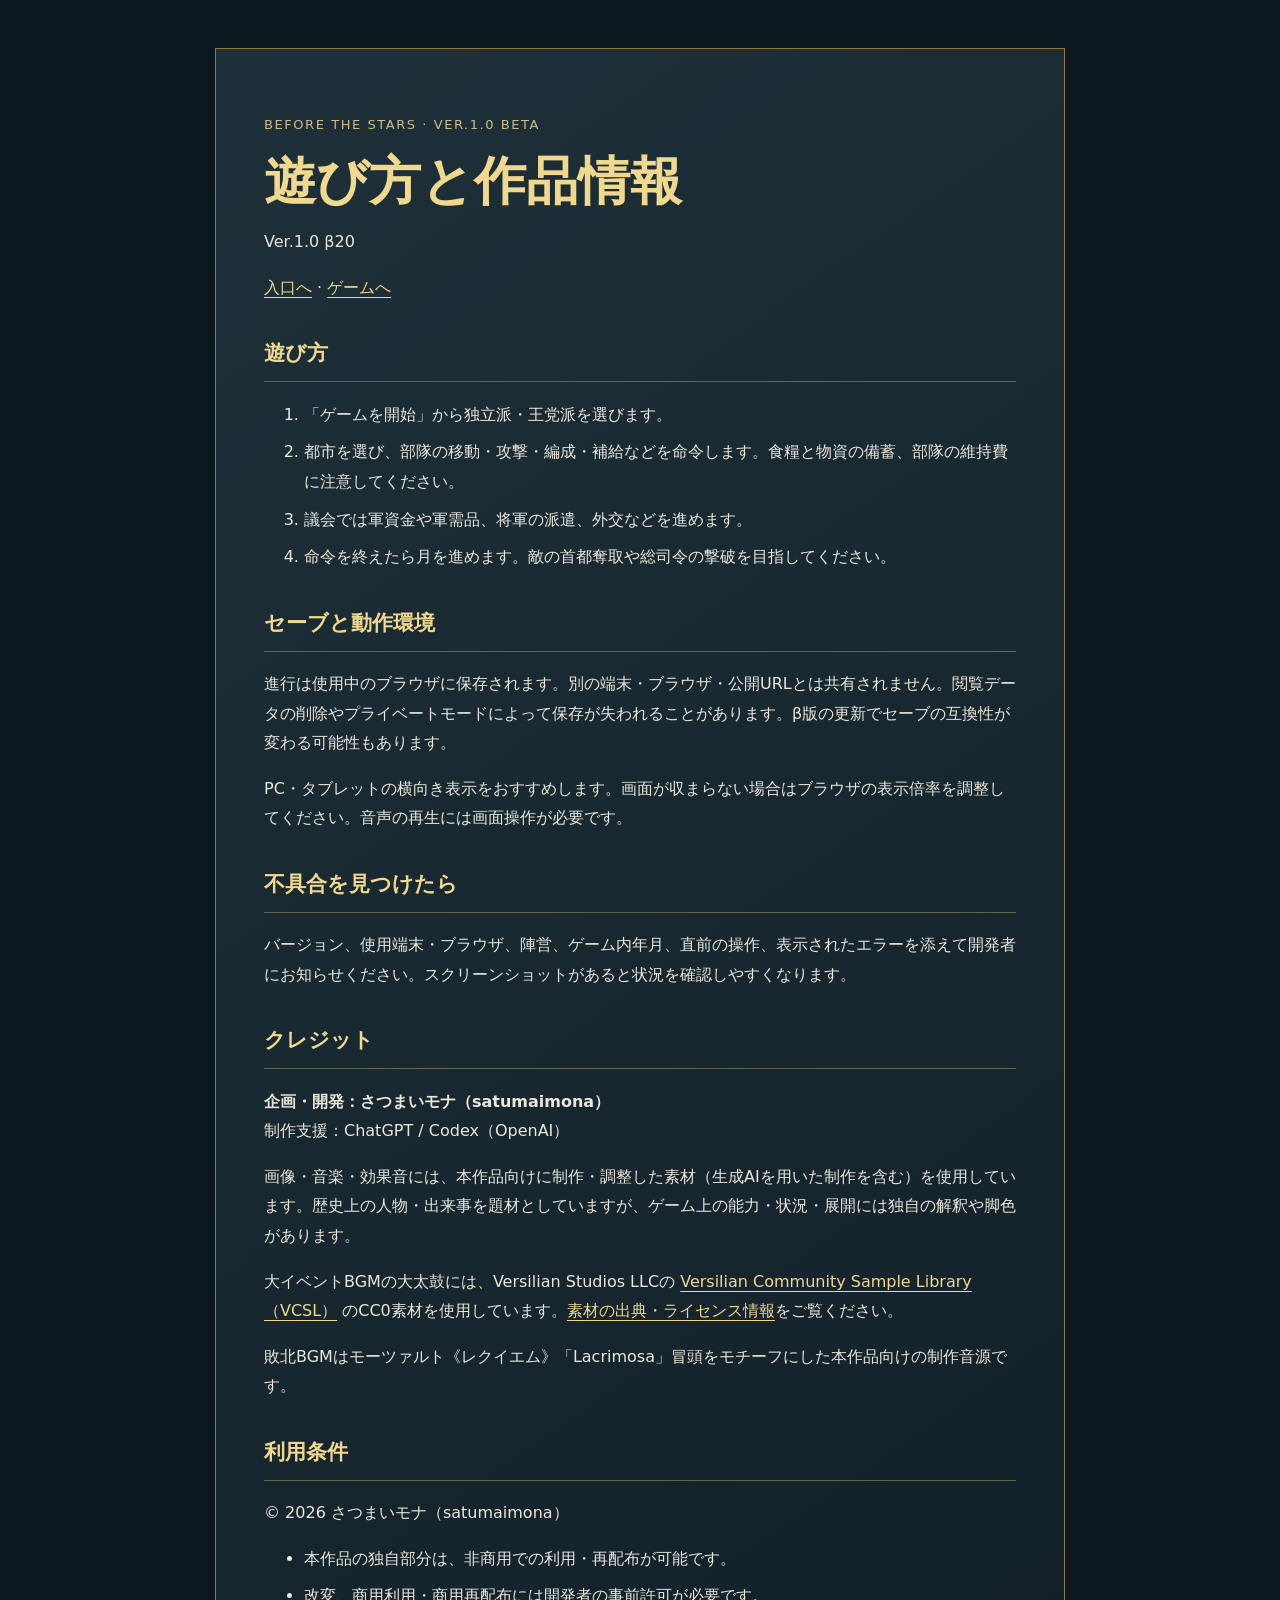
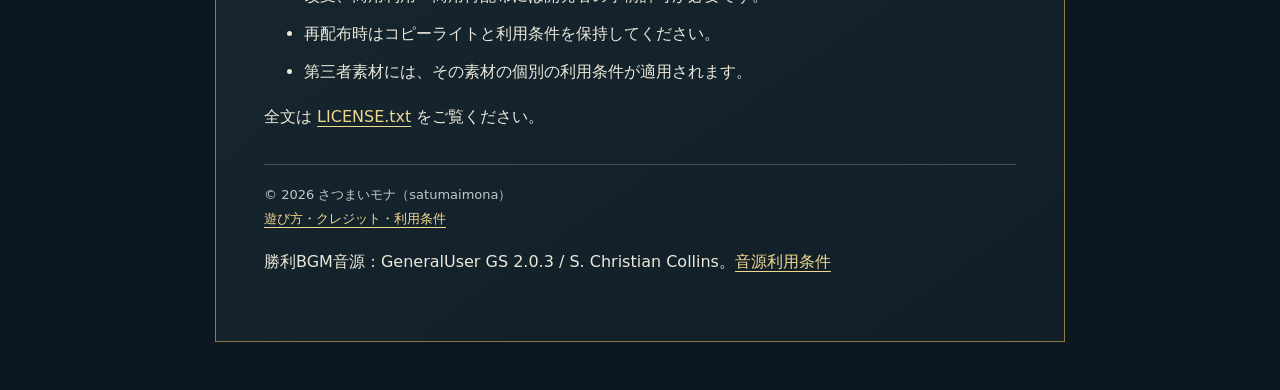
==== commit a210d3f2: "Prepare beta20 public version and changelog" ====
--- a/about.html
+++ b/about.html
@@ -1,5 +1,5 @@
 <!doctype html>
-<html lang="ja"><head><meta charset="utf-8"><meta name="viewport" content="width=device-width,initial-scale=1"><meta name="theme-color" content="#0d171f"><title>遊び方・クレジット・利用条件 — BEFORE THE STARS</title><style>:root{color-scheme:dark;font-family:"Yu Gothic",Meiryo,system-ui,sans-serif}*{box-sizing:border-box}body{margin:0;background:#0d171f;color:#ebe8da;line-height:1.85}main{width:min(850px,calc(100% - 32px));margin:48px auto;padding:clamp(22px,5vw,48px);border:1px solid #8d784a;background:linear-gradient(145deg,#1e3039,#111e27)}h1{font-family:Georgia,serif;line-height:1.12;font-size:clamp(30px,7vw,52px);color:#f0d88e;margin:0 0 16px}h2{font-size:21px;color:#f0d88e;border-bottom:1px solid #5f654f;padding-bottom:8px;margin-top:32px}.eyebrow{letter-spacing:.12em;font-size:13px;color:#cebd8c}p{margin:16px 0}a{color:#f0d88e;text-underline-offset:4px}a:focus-visible{outline:3px solid #a9d7ef;outline-offset:4px}.actions{display:flex;flex-wrap:wrap;gap:12px;margin:28px 0}.button{display:inline-block;padding:12px 24px;border:1px solid #bfa269;text-decoration:none;background:#294653;color:#fff8dd;font-weight:700}.button:hover{background:#365a68}.muted,footer{color:#bdc9c9;font-size:13px}footer{border-top:1px solid #46534f;padding-top:18px;margin-top:32px}li{margin:8px 0}@media(max-width:600px){main{margin:16px auto}.actions a{width:100%;text-align:center}}</style></head><body><main><p class="eyebrow">BEFORE THE STARS · VER.1.0 BETA</p><h1>遊び方と作品情報</h1><p>Ver.1.0 β19</p><p><a href="index.html">入口へ</a> · <a href="runtime/game.html">ゲームへ</a></p>
+<html lang="ja"><head><meta charset="utf-8"><meta name="viewport" content="width=device-width,initial-scale=1"><meta name="theme-color" content="#0d171f"><title>遊び方・クレジット・利用条件 — BEFORE THE STARS</title><style>:root{color-scheme:dark;font-family:"Yu Gothic",Meiryo,system-ui,sans-serif}*{box-sizing:border-box}body{margin:0;background:#0d171f;color:#ebe8da;line-height:1.85}main{width:min(850px,calc(100% - 32px));margin:48px auto;padding:clamp(22px,5vw,48px);border:1px solid #8d784a;background:linear-gradient(145deg,#1e3039,#111e27)}h1{font-family:Georgia,serif;line-height:1.12;font-size:clamp(30px,7vw,52px);color:#f0d88e;margin:0 0 16px}h2{font-size:21px;color:#f0d88e;border-bottom:1px solid #5f654f;padding-bottom:8px;margin-top:32px}.eyebrow{letter-spacing:.12em;font-size:13px;color:#cebd8c}p{margin:16px 0}a{color:#f0d88e;text-underline-offset:4px}a:focus-visible{outline:3px solid #a9d7ef;outline-offset:4px}.actions{display:flex;flex-wrap:wrap;gap:12px;margin:28px 0}.button{display:inline-block;padding:12px 24px;border:1px solid #bfa269;text-decoration:none;background:#294653;color:#fff8dd;font-weight:700}.button:hover{background:#365a68}.muted,footer{color:#bdc9c9;font-size:13px}footer{border-top:1px solid #46534f;padding-top:18px;margin-top:32px}li{margin:8px 0}@media(max-width:600px){main{margin:16px auto}.actions a{width:100%;text-align:center}}</style></head><body><main><p class="eyebrow">BEFORE THE STARS · VER.1.0 BETA</p><h1>遊び方と作品情報</h1><p>Ver.1.0 β20</p><p><a href="index.html">入口へ</a> · <a href="runtime/game.html">ゲームへ</a></p>
 <h2>遊び方</h2><ol><li>「ゲームを開始」から独立派・王党派を選びます。</li><li>都市を選び、部隊の移動・攻撃・編成・補給などを命令します。食糧と物資の備蓄、部隊の維持費に注意してください。</li><li>議会では軍資金や軍需品、将軍の派遣、外交などを進めます。</li><li>命令を終えたら月を進めます。敵の首都奪取や総司令の撃破を目指してください。</li></ol>
 <h2>セーブと動作環境</h2><p>進行は使用中のブラウザに保存されます。別の端末・ブラウザ・公開URLとは共有されません。閲覧データの削除やプライベートモードによって保存が失われることがあります。β版の更新でセーブの互換性が変わる可能性もあります。</p><p>PC・タブレットの横向き表示をおすすめします。画面が収まらない場合はブラウザの表示倍率を調整してください。音声の再生には画面操作が必要です。</p>
 <h2>不具合を見つけたら</h2><p>バージョン、使用端末・ブラウザ、陣営、ゲーム内年月、直前の操作、表示されたエラーを添えて開発者にお知らせください。スクリーンショットがあると状況を確認しやすくなります。</p>
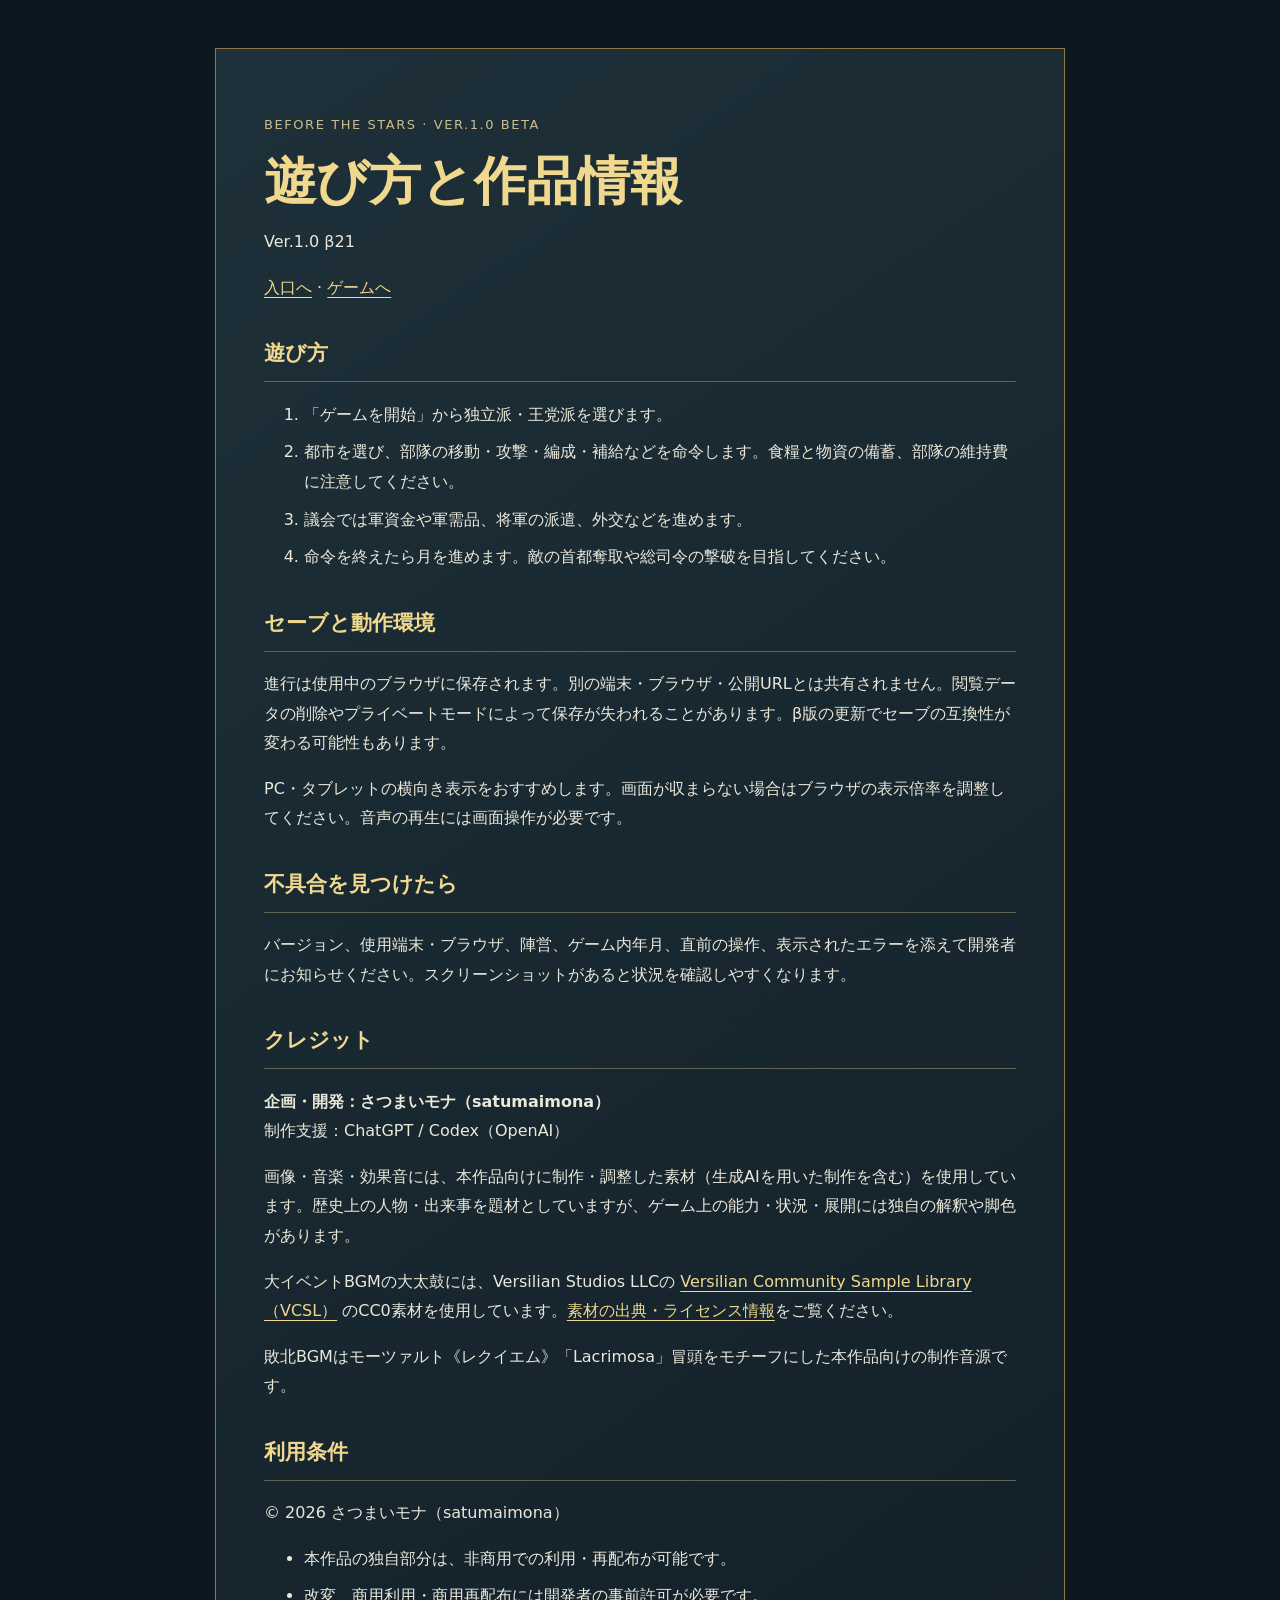
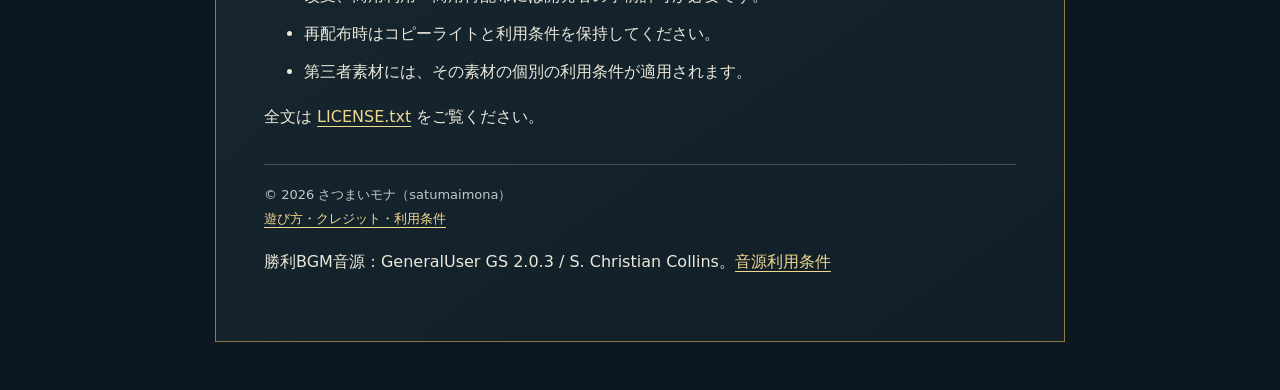
==== commit b0f722e6: "Prepare beta21 memory optimization release Crop 50 support masks without changing visible pixels or " ====
--- a/about.html
+++ b/about.html
@@ -1,5 +1,5 @@
 <!doctype html>
-<html lang="ja"><head><meta charset="utf-8"><meta name="viewport" content="width=device-width,initial-scale=1"><meta name="theme-color" content="#0d171f"><title>遊び方・クレジット・利用条件 — BEFORE THE STARS</title><style>:root{color-scheme:dark;font-family:"Yu Gothic",Meiryo,system-ui,sans-serif}*{box-sizing:border-box}body{margin:0;background:#0d171f;color:#ebe8da;line-height:1.85}main{width:min(850px,calc(100% - 32px));margin:48px auto;padding:clamp(22px,5vw,48px);border:1px solid #8d784a;background:linear-gradient(145deg,#1e3039,#111e27)}h1{font-family:Georgia,serif;line-height:1.12;font-size:clamp(30px,7vw,52px);color:#f0d88e;margin:0 0 16px}h2{font-size:21px;color:#f0d88e;border-bottom:1px solid #5f654f;padding-bottom:8px;margin-top:32px}.eyebrow{letter-spacing:.12em;font-size:13px;color:#cebd8c}p{margin:16px 0}a{color:#f0d88e;text-underline-offset:4px}a:focus-visible{outline:3px solid #a9d7ef;outline-offset:4px}.actions{display:flex;flex-wrap:wrap;gap:12px;margin:28px 0}.button{display:inline-block;padding:12px 24px;border:1px solid #bfa269;text-decoration:none;background:#294653;color:#fff8dd;font-weight:700}.button:hover{background:#365a68}.muted,footer{color:#bdc9c9;font-size:13px}footer{border-top:1px solid #46534f;padding-top:18px;margin-top:32px}li{margin:8px 0}@media(max-width:600px){main{margin:16px auto}.actions a{width:100%;text-align:center}}</style></head><body><main><p class="eyebrow">BEFORE THE STARS · VER.1.0 BETA</p><h1>遊び方と作品情報</h1><p>Ver.1.0 β20</p><p><a href="index.html">入口へ</a> · <a href="runtime/game.html">ゲームへ</a></p>
+<html lang="ja"><head><meta charset="utf-8"><meta name="viewport" content="width=device-width,initial-scale=1"><meta name="theme-color" content="#0d171f"><title>遊び方・クレジット・利用条件 — BEFORE THE STARS</title><style>:root{color-scheme:dark;font-family:"Yu Gothic",Meiryo,system-ui,sans-serif}*{box-sizing:border-box}body{margin:0;background:#0d171f;color:#ebe8da;line-height:1.85}main{width:min(850px,calc(100% - 32px));margin:48px auto;padding:clamp(22px,5vw,48px);border:1px solid #8d784a;background:linear-gradient(145deg,#1e3039,#111e27)}h1{font-family:Georgia,serif;line-height:1.12;font-size:clamp(30px,7vw,52px);color:#f0d88e;margin:0 0 16px}h2{font-size:21px;color:#f0d88e;border-bottom:1px solid #5f654f;padding-bottom:8px;margin-top:32px}.eyebrow{letter-spacing:.12em;font-size:13px;color:#cebd8c}p{margin:16px 0}a{color:#f0d88e;text-underline-offset:4px}a:focus-visible{outline:3px solid #a9d7ef;outline-offset:4px}.actions{display:flex;flex-wrap:wrap;gap:12px;margin:28px 0}.button{display:inline-block;padding:12px 24px;border:1px solid #bfa269;text-decoration:none;background:#294653;color:#fff8dd;font-weight:700}.button:hover{background:#365a68}.muted,footer{color:#bdc9c9;font-size:13px}footer{border-top:1px solid #46534f;padding-top:18px;margin-top:32px}li{margin:8px 0}@media(max-width:600px){main{margin:16px auto}.actions a{width:100%;text-align:center}}</style></head><body><main><p class="eyebrow">BEFORE THE STARS · VER.1.0 BETA</p><h1>遊び方と作品情報</h1><p>Ver.1.0 β21</p><p><a href="index.html">入口へ</a> · <a href="runtime/game.html">ゲームへ</a></p>
 <h2>遊び方</h2><ol><li>「ゲームを開始」から独立派・王党派を選びます。</li><li>都市を選び、部隊の移動・攻撃・編成・補給などを命令します。食糧と物資の備蓄、部隊の維持費に注意してください。</li><li>議会では軍資金や軍需品、将軍の派遣、外交などを進めます。</li><li>命令を終えたら月を進めます。敵の首都奪取や総司令の撃破を目指してください。</li></ol>
 <h2>セーブと動作環境</h2><p>進行は使用中のブラウザに保存されます。別の端末・ブラウザ・公開URLとは共有されません。閲覧データの削除やプライベートモードによって保存が失われることがあります。β版の更新でセーブの互換性が変わる可能性もあります。</p><p>PC・タブレットの横向き表示をおすすめします。画面が収まらない場合はブラウザの表示倍率を調整してください。音声の再生には画面操作が必要です。</p>
 <h2>不具合を見つけたら</h2><p>バージョン、使用端末・ブラウザ、陣営、ゲーム内年月、直前の操作、表示されたエラーを添えて開発者にお知らせください。スクリーンショットがあると状況を確認しやすくなります。</p>
